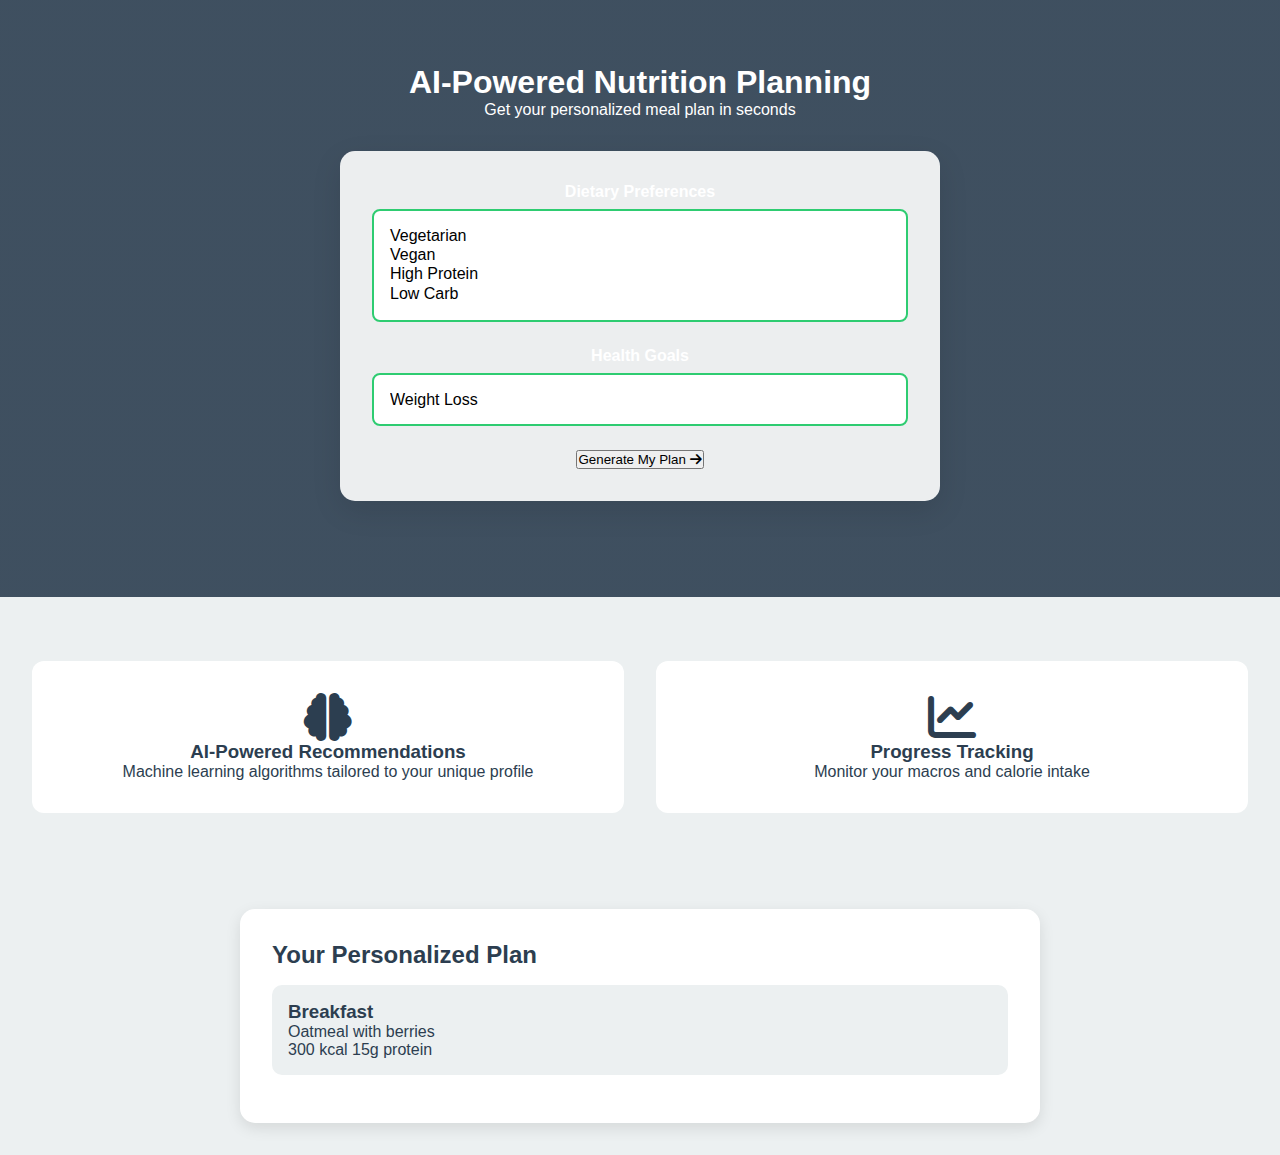
==== index.html @ 7180d6d9 "Create index.html" ====
<!DOCTYPE html>
<html lang="en">
<head>
    <meta charset="UTF-8">
    <meta name="viewport" content="width=device-width, initial-scale=1.0">
    <title>NutriJet - AI Nutrition Planner</title>
    <link rel="stylesheet" href="https://cdnjs.cloudflare.com/ajax/libs/font-awesome/6.0.0/css/all.min.css">
    <style>
        :root {
            --primary: #2ECC71;
            --secondary: #27AE60;
            --dark: #2C3E50;
            --light: #ECF0F1;
        }

        * {
            box-sizing: border-box;
            margin: 0;
            padding: 0;
            font-family: 'Segoe UI', sans-serif;
        }

        body {
            background: var(--light);
            color: var(--dark);
        }

        .hero {
            background: linear-gradient(rgba(44,62,80,0.9), rgba(44,62,80,0.9)),
                        url('https://images.unsplash.com/photo-1498837167922-ddd27525d352?ixlib=rb-1.2.1&auto=format&fit=crop&w=1950&q=80');
            background-size: cover;
            padding: 4rem 2rem;
            text-align: center;
            color: white;
        }

        .plan-form {
            max-width: 600px;
            margin: 2rem auto;
            background: rgba(255,255,255,0.9);
            padding: 2rem;
            border-radius: 15px;
            box-shadow: 0 10px 30px rgba(0,0,0,0.1);
        }

        .form-group {
            margin-bottom: 1.5rem;
        }

        .form-group label {
            display: block;
            margin-bottom: 0.5rem;
            font-weight: 600;
        }

        .select-wrapper {
            position: relative;
        }

        select {
            width: 100%;
            padding: 1rem;
            border: 2px solid var(--primary);
            border-radius: 8px;
            background: white;
            appearance: none;
            font-size: 1rem;
        }

        .features {
            display: grid;
            grid-template-columns: repeat(auto-fit, minmax(250px, 1fr));
            gap: 2rem;
            padding: 4rem 2rem;
        }

        .feature-card {
            background: white;
            padding: 2rem;
            border-radius: 12px;
            text-align: center;
            transition: transform 0.3s ease;
        }

        .feature-card:hover {
            transform: translateY(-5px);
        }

        .result-card {
            max-width: 800px;
            margin: 2rem auto;
            background: white;
            border-radius: 15px;
            padding: 2rem;
            box-shadow: 0 5px 15px rgba(0,0,0,0.1);
        }

        .meal-card {
            background: var(--light);
            border-radius: 10px;
            padding: 1rem;
            margin: 1rem 0;
        }

        @media (max-width: 768px) {
            .hero {
                padding: 2rem 1rem;
            }
            
            .plan-form {
                margin: 1rem;
                padding: 1rem;
            }
        }
    </style>
</head>
<body>
    <header class="hero">
        <h1>AI-Powered Nutrition Planning</h1>
        <p>Get your personalized meal plan in seconds</p>
        
        <div class="plan-form">
            <form id="nutritionForm">
                <div class="form-group">
                    <label>Dietary Preferences</label>
                    <div class="select-wrapper">
                        <select id="diet" multiple required>
                            <option value="vegetarian">Vegetarian</option>
                            <option value="vegan">Vegan</option>
                            <option value="high-protein">High Protein</option>
                            <option value="low-carb">Low Carb</option>
                        </select>
                    </div>
                </div>

                <div class="form-group">
                    <label>Health Goals</label>
                    <div class="select-wrapper">
                        <select id="goal" required>
                            <option value="weight-loss">Weight Loss</option>
                            <option value="muscle-gain">Muscle Gain</option>
                            <option value="general-health">General Health</option>
                        </select>
                    </div>
                </div>

                <button class="cta-button" type="submit">
                    Generate My Plan <i class="fas fa-arrow-right"></i>
                </button>
            </form>
        </div>
    </header>

    <section class="features">
        <div class="feature-card">
            <i class="fas fa-brain fa-3x"></i>
            <h3>AI-Powered Recommendations</h3>
            <p>Machine learning algorithms tailored to your unique profile</p>
        </div>
        
        <div class="feature-card">
            <i class="fas fa-chart-line fa-3x"></i>
            <h3>Progress Tracking</h3>
            <p>Monitor your macros and calorie intake</p>
        </div>
    </section>

    <div id="resultSection" class="hidden">
        <div class="result-card">
            <h2>Your Personalized Plan</h2>
            <div class="meal-card">
                <h3>Breakfast</h3>
                <p id="breakfastMeal">Oatmeal with berries</p>
                <div class="macros">
                    <span class="calories">300 kcal</span>
                    <span class="protein">15g protein</span>
                </div>
            </div>
            <!-- Add more meal cards -->
        </div>
    </div>

    <script>
        document.getElementById('nutritionForm').addEventListener('submit', async (e) => {
            e.preventDefault();
            
            const formData = {
                diet: Array.from(document.querySelectorAll('#diet option:checked'))
                          .map(option => option.value),
                goal: document.getElementById('goal').value
            };

            try {
                const response = await fetch('/plan', {
                    method: 'POST',
                    headers: {
                        'Content-Type': 'application/json',
                    },
                    body: JSON.stringify(formData)
                });
                
                const plan = await response.json();
                displayPlan(plan);
            } catch (error) {
                showError('Failed to generate plan. Please try again.');
            }
        });

        function displayPlan(plan) {
            document.getElementById('resultSection').classList.remove('hidden');
            document.getElementById('breakfastMeal').textContent = plan.meals.breakfast;
            // Update other meal elements
        }

        function showError(message) {
            const errorEl = document.createElement('div');
            errorEl.className = 'error-message';
            errorEl.textContent = message;
            document.body.appendChild(errorEl);
            
            setTimeout(() => errorEl.remove(), 3000);
        }
    </script>
</body>
</html>
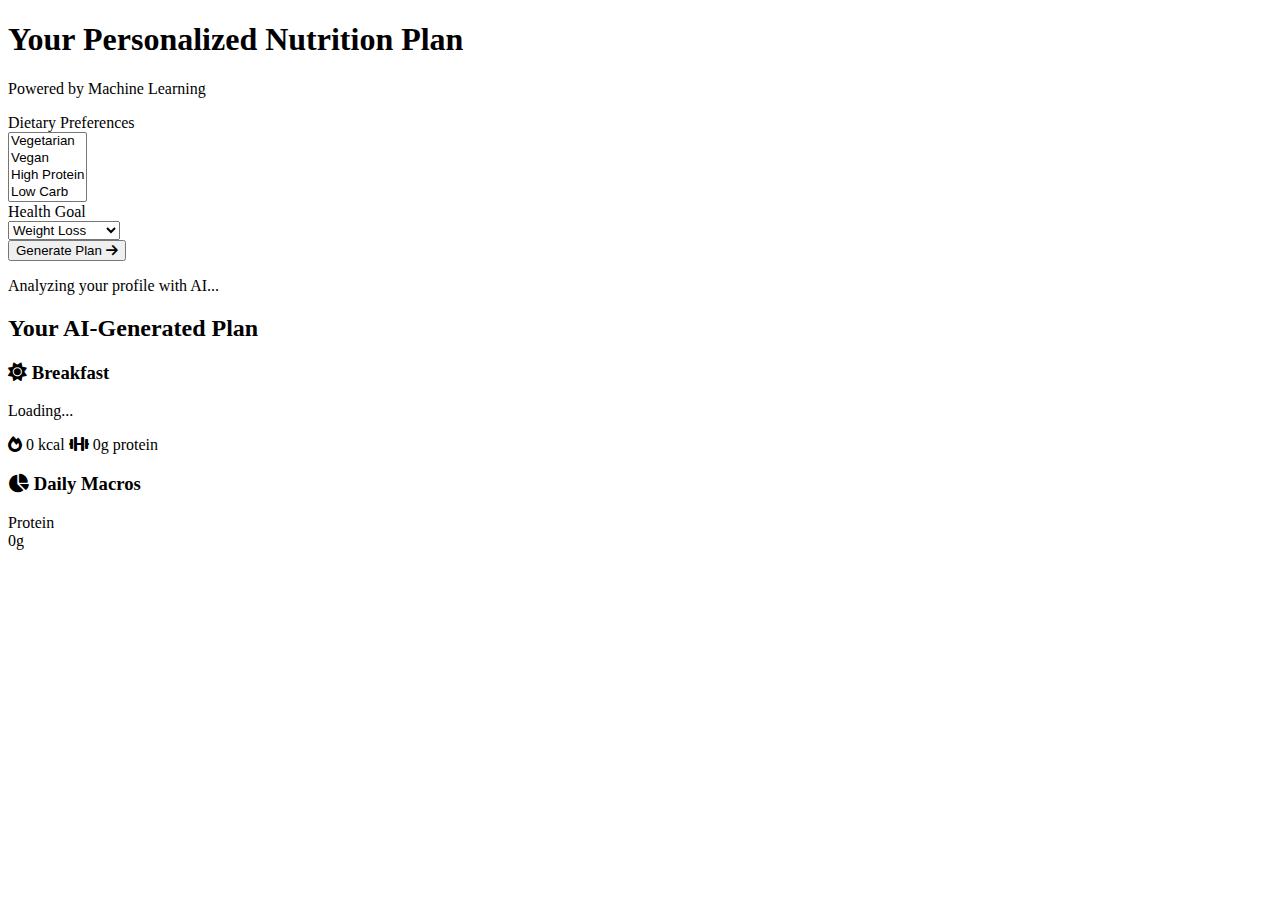
==== commit ca4068ad: "index.html" ====
--- a/index.html
+++ b/index.html
@@ -5,220 +5,143 @@
     <meta name="viewport" content="width=device-width, initial-scale=1.0">
     <title>NutriJet - AI Nutrition Planner</title>
     <link rel="stylesheet" href="https://cdnjs.cloudflare.com/ajax/libs/font-awesome/6.0.0/css/all.min.css">
-    <style>
-        :root {
-            --primary: #2ECC71;
-            --secondary: #27AE60;
-            --dark: #2C3E50;
-            --light: #ECF0F1;
-        }
-
-        * {
-            box-sizing: border-box;
-            margin: 0;
-            padding: 0;
-            font-family: 'Segoe UI', sans-serif;
-        }
-
-        body {
-            background: var(--light);
-            color: var(--dark);
-        }
-
-        .hero {
-            background: linear-gradient(rgba(44,62,80,0.9), rgba(44,62,80,0.9)),
-                        url('https://images.unsplash.com/photo-1498837167922-ddd27525d352?ixlib=rb-1.2.1&auto=format&fit=crop&w=1950&q=80');
-            background-size: cover;
-            padding: 4rem 2rem;
-            text-align: center;
-            color: white;
-        }
-
-        .plan-form {
-            max-width: 600px;
-            margin: 2rem auto;
-            background: rgba(255,255,255,0.9);
-            padding: 2rem;
-            border-radius: 15px;
-            box-shadow: 0 10px 30px rgba(0,0,0,0.1);
-        }
-
-        .form-group {
-            margin-bottom: 1.5rem;
-        }
-
-        .form-group label {
-            display: block;
-            margin-bottom: 0.5rem;
-            font-weight: 600;
-        }
-
-        .select-wrapper {
-            position: relative;
-        }
-
-        select {
-            width: 100%;
-            padding: 1rem;
-            border: 2px solid var(--primary);
-            border-radius: 8px;
-            background: white;
-            appearance: none;
-            font-size: 1rem;
-        }
-
-        .features {
-            display: grid;
-            grid-template-columns: repeat(auto-fit, minmax(250px, 1fr));
-            gap: 2rem;
-            padding: 4rem 2rem;
-        }
-
-        .feature-card {
-            background: white;
-            padding: 2rem;
-            border-radius: 12px;
-            text-align: center;
-            transition: transform 0.3s ease;
-        }
-
-        .feature-card:hover {
-            transform: translateY(-5px);
-        }
-
-        .result-card {
-            max-width: 800px;
-            margin: 2rem auto;
-            background: white;
-            border-radius: 15px;
-            padding: 2rem;
-            box-shadow: 0 5px 15px rgba(0,0,0,0.1);
-        }
-
-        .meal-card {
-            background: var(--light);
-            border-radius: 10px;
-            padding: 1rem;
-            margin: 1rem 0;
-        }
-
-        @media (max-width: 768px) {
-            .hero {
-                padding: 2rem 1rem;
-            }
-            
-            .plan-form {
-                margin: 1rem;
-                padding: 1rem;
-            }
-        }
-    </style>
+    <link rel="stylesheet" href="style.css">
 </head>
 <body>
     <header class="hero">
-        <h1>AI-Powered Nutrition Planning</h1>
-        <p>Get your personalized meal plan in seconds</p>
-        
-        <div class="plan-form">
-            <form id="nutritionForm">
-                <div class="form-group">
-                    <label>Dietary Preferences</label>
-                    <div class="select-wrapper">
-                        <select id="diet" multiple required>
-                            <option value="vegetarian">Vegetarian</option>
-                            <option value="vegan">Vegan</option>
-                            <option value="high-protein">High Protein</option>
-                            <option value="low-carb">Low Carb</option>
-                        </select>
+        <div class="hero-content">
+            <h1>Your Personalized Nutrition Plan</h1>
+            <p>Powered by Machine Learning</p>
+            
+            <div class="plan-form">
+                <form id="nutritionForm">
+                    <div class="form-group">
+                        <label for="diet">Dietary Preferences</label>
+                        <div class="select-wrapper">
+                            <select id="diet" multiple required>
+                                <option value="vegetarian">Vegetarian</option>
+                                <option value="vegan">Vegan</option>
+                                <option value="high-protein">High Protein</option>
+                                <option value="low-carb">Low Carb</option>
+                            </select>
+                        </div>
+                    </div>
+
+                    <div class="form-group">
+                        <label for="goal">Health Goal</label>
+                        <div class="select-wrapper">
+                            <select id="goal" required>
+                                <option value="weight-loss">Weight Loss</option>
+                                <option value="muscle-gain">Muscle Gain</option>
+                                <option value="general-health">General Health</option>
+                            </select>
+                        </div>
+                    </div>
+
+                    <button type="submit" class="cta-button">
+                        <span class="button-text">Generate Plan</span>
+                        <i class="fas fa-arrow-right"></i>
+                    </button>
+                </form>
+            </div>
+        </div>
+    </header>
+
+    <div id="loader" class="loader hidden">
+        <div class="spinner"></div>
+        <p>Analyzing your profile with AI...</p>
+    </div>
+
+    <section id="resultSection" class="result-section hidden">
+        <div class="result-card">
+            <h2>Your AI-Generated Plan</h2>
+            
+            <div class="plan-details">
+                <div class="meal-card breakfast">
+                    <h3><i class="fas fa-sun"></i> Breakfast</h3>
+                    <p id="breakfastMeal">Loading...</p>
+                    <div class="nutrition-facts">
+                        <span class="calories"><i class="fas fa-fire"></i> <span id="breakfastCalories">0</span> kcal</span>
+                        <span class="protein"><i class="fas fa-dumbbell"></i> <span id="breakfastProtein">0</span>g protein</span>
                     </div>
                 </div>
 
-                <div class="form-group">
-                    <label>Health Goals</label>
-                    <div class="select-wrapper">
-                        <select id="goal" required>
-                            <option value="weight-loss">Weight Loss</option>
-                            <option value="muscle-gain">Muscle Gain</option>
-                            <option value="general-health">General Health</option>
-                        </select>
+                <!-- Repeat for Lunch and Dinner -->
+            </div>
+
+            <div class="macros-summary">
+                <h3><i class="fas fa-chart-pie"></i> Daily Macros</h3>
+                <div class="macros-grid">
+                    <div class="macro-item">
+                        <div class="macro-label">Protein</div>
+                        <div class="macro-value" id="totalProtein">0g</div>
                     </div>
+                    <!-- Add Carbs and Fats similarly -->
                 </div>
-
-                <button class="cta-button" type="submit">
-                    Generate My Plan <i class="fas fa-arrow-right"></i>
-                </button>
-            </form>
-        </div>
-    </header>
-
-    <section class="features">
-        <div class="feature-card">
-            <i class="fas fa-brain fa-3x"></i>
-            <h3>AI-Powered Recommendations</h3>
-            <p>Machine learning algorithms tailored to your unique profile</p>
-        </div>
-        
-        <div class="feature-card">
-            <i class="fas fa-chart-line fa-3x"></i>
-            <h3>Progress Tracking</h3>
-            <p>Monitor your macros and calorie intake</p>
+            </div>
         </div>
     </section>
 
-    <div id="resultSection" class="hidden">
-        <div class="result-card">
-            <h2>Your Personalized Plan</h2>
-            <div class="meal-card">
-                <h3>Breakfast</h3>
-                <p id="breakfastMeal">Oatmeal with berries</p>
-                <div class="macros">
-                    <span class="calories">300 kcal</span>
-                    <span class="protein">15g protein</span>
-                </div>
-            </div>
-            <!-- Add more meal cards -->
-        </div>
-    </div>
-
     <script>
+        const API_URL = 'https://your-backend.onrender.com/plan'; // ← Use your Render URL
+        
         document.getElementById('nutritionForm').addEventListener('submit', async (e) => {
             e.preventDefault();
             
-            const formData = {
-                diet: Array.from(document.querySelectorAll('#diet option:checked'))
-                          .map(option => option.value),
-                goal: document.getElementById('goal').value
-            };
+            const loader = document.getElementById('loader');
+            const resultSection = document.getElementById('resultSection');
+            
+            loader.classList.remove('hidden');
+            resultSection.classList.add('hidden');
 
             try {
-                const response = await fetch('/plan', {
+                const formData = {
+                    diet: Array.from(document.querySelectorAll('#diet option:checked'))
+                            .map(option => option.value),
+                    goal: document.getElementById('goal').value
+                };
+
+                const response = await fetch(API_URL, {
                     method: 'POST',
                     headers: {
                         'Content-Type': 'application/json',
                     },
                     body: JSON.stringify(formData)
                 });
+
+                if (!response.ok) throw new Error('API request failed');
                 
                 const plan = await response.json();
-                displayPlan(plan);
+                updatePlanUI(plan);
+                
             } catch (error) {
-                showError('Failed to generate plan. Please try again.');
+                showError('Failed to generate plan. Please try again later.');
+            } finally {
+                loader.classList.add('hidden');
+                resultSection.classList.remove('hidden');
             }
         });
 
-        function displayPlan(plan) {
-            document.getElementById('resultSection').classList.remove('hidden');
+        function updatePlanUI(plan) {
+            // Update breakfast
             document.getElementById('breakfastMeal').textContent = plan.meals.breakfast;
-            // Update other meal elements
+            document.getElementById('breakfastCalories').textContent = plan.macros.breakfast.calories;
+            document.getElementById('breakfastProtein').textContent = plan.macros.breakfast.protein;
+            
+            // Update totals
+            document.getElementById('totalProtein').textContent = `${plan.macros.daily.protein}g`;
+            // Update other macros similarly
         }
 
         function showError(message) {
             const errorEl = document.createElement('div');
             errorEl.className = 'error-message';
-            errorEl.textContent = message;
+            errorEl.innerHTML = `
+                <i class="fas fa-exclamation-triangle"></i>
+                ${message}
+            `;
             document.body.appendChild(errorEl);
-            
-            setTimeout(() => errorEl.remove(), 3000);
+            setTimeout(() => errorEl.remove(), 5000);
         }
     </script>
 </body>
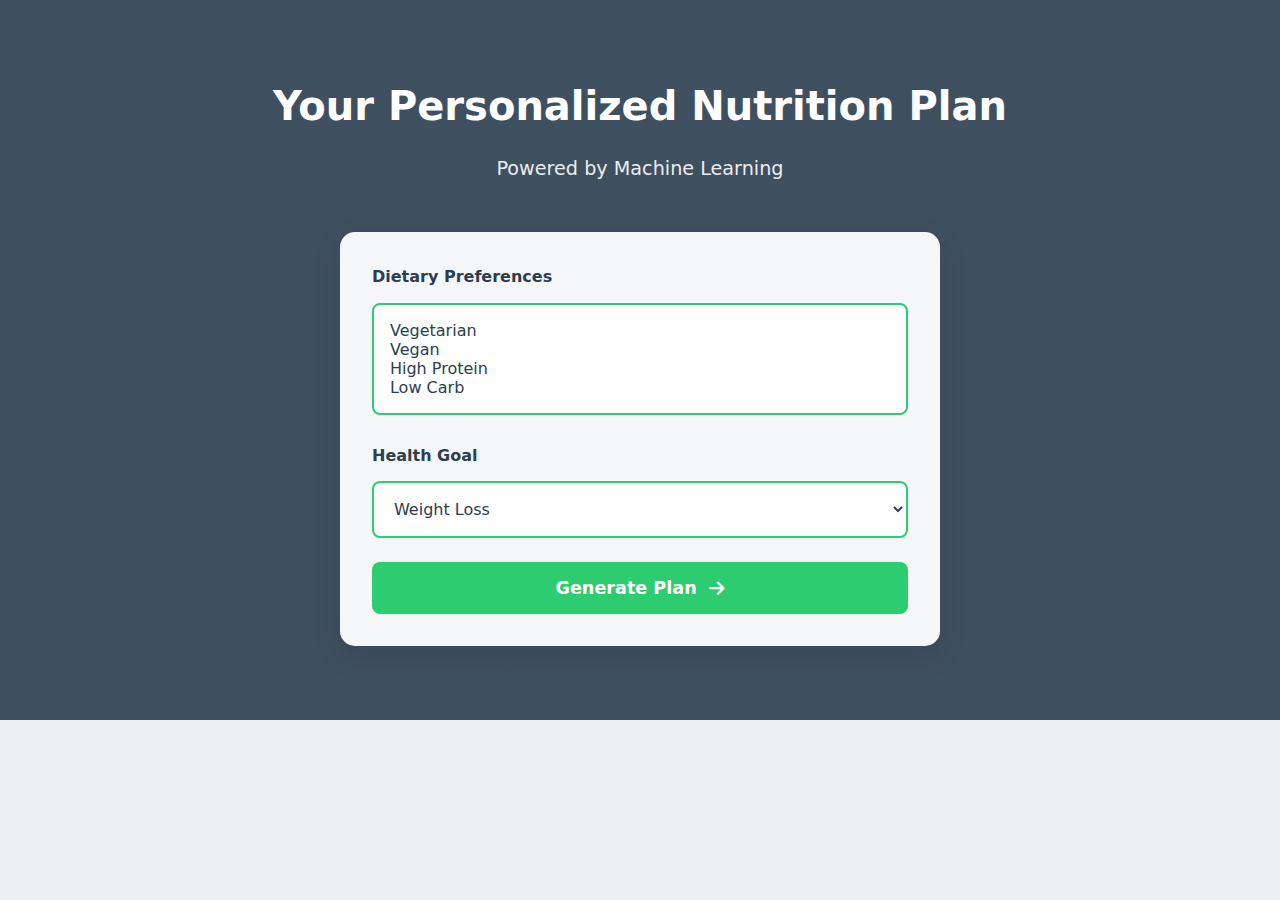
==== commit b8d86241: "change5" ====
--- a/index.html
+++ b/index.html
@@ -83,7 +83,7 @@
     </section>
 
     <script>
-        const API_URL = 'https://your-backend.onrender.com/plan'; // ← Use your Render URL
+        const API_URL = 'https://nutrition-jetzy-backend.onrender.com/plan'; // ← Use your Render URL
         
         document.getElementById('nutritionForm').addEventListener('submit', async (e) => {
             e.preventDefault();
--- a/style.css
+++ b/style.css
@@ -0,0 +1,268 @@
+/* style.css */
+:root {
+  --primary: #2ECC71;
+  --secondary: #27AE60;
+  --dark: #2C3E50;
+  --light: #ECF0F1;
+  --error: #E74C3C;
+}
+
+* {
+  margin: 0;
+  padding: 0;
+  box-sizing: border-box;
+  font-family: 'Segoe UI', system-ui, sans-serif;
+}
+
+body {
+  background-color: var(--light);
+  color: var(--dark);
+  line-height: 1.6;
+}
+
+/* Hero Section */
+.hero {
+  background: linear-gradient(rgba(44, 62, 80, 0.9), rgba(44, 62, 80, 0.9)),
+    url('https://images.unsplash.com/photo-1498837167922-ddd27525d352?ixlib=rb-1.2.1&auto=format&fit=crop&w=1950&q=80');
+  background-size: cover;
+  background-position: center;
+  padding: 4rem 2rem;
+  text-align: center;
+  color: white;
+  min-height: 80vh;
+  display: flex;
+  align-items: center;
+  justify-content: center;
+}
+
+.hero h1 {
+  font-size: 2.5rem;
+  margin-bottom: 1rem;
+  font-weight: 700;
+}
+
+.hero p {
+  font-size: 1.2rem;
+  margin-bottom: 3rem;
+  opacity: 0.9;
+}
+
+/* Plan Form */
+.plan-form {
+  background: rgba(255, 255, 255, 0.95);
+  padding: 2rem;
+  border-radius: 15px;
+  box-shadow: 0 10px 30px rgba(0, 0, 0, 0.1);
+  max-width: 600px;
+  margin: 0 auto;
+}
+
+.form-group {
+  margin-bottom: 1.5rem;
+  text-align: left;
+}
+
+.form-group label {
+  display: block;
+  margin-bottom: 0.8rem;
+  font-weight: 600;
+  color: var(--dark);
+}
+
+.select-wrapper {
+  position: relative;
+}
+
+select {
+  width: 100%;
+  padding: 1rem;
+  border: 2px solid var(--primary);
+  border-radius: 8px;
+  background: white;
+  font-size: 1rem;
+  color: var(--dark);
+  transition: all 0.3s ease;
+}
+
+select:focus {
+  outline: none;
+  border-color: var(--secondary);
+  box-shadow: 0 0 0 3px rgba(46, 204, 113, 0.2);
+}
+
+/* CTA Button */
+.cta-button {
+  background: var(--primary);
+  color: white;
+  border: none;
+  padding: 1rem 2rem;
+  border-radius: 8px;
+  font-size: 1.1rem;
+  font-weight: 600;
+  cursor: pointer;
+  transition: all 0.3s ease;
+  width: 100%;
+  display: flex;
+  align-items: center;
+  justify-content: center;
+  gap: 0.8rem;
+}
+
+.cta-button:hover {
+  background: var(--secondary);
+  transform: translateY(-2px);
+}
+
+/* Results Section */
+.result-section {
+  padding: 4rem 2rem;
+}
+
+.result-card {
+  background: white;
+  border-radius: 15px;
+  padding: 2rem;
+  box-shadow: 0 5px 15px rgba(0, 0, 0, 0.1);
+  max-width: 800px;
+  margin: 2rem auto;
+}
+
+.meal-card {
+  background: var(--light);
+  border-radius: 10px;
+  padding: 1.5rem;
+  margin: 1.5rem 0;
+}
+
+.meal-card h3 {
+  color: var(--secondary);
+  margin-bottom: 1rem;
+  display: flex;
+  align-items: center;
+  gap: 0.8rem;
+}
+
+.nutrition-facts {
+  display: flex;
+  gap: 1.5rem;
+  margin-top: 1rem;
+}
+
+.nutrition-facts span {
+  display: flex;
+  align-items: center;
+  gap: 0.5rem;
+  font-weight: 500;
+}
+
+.macros-summary {
+  margin-top: 2rem;
+  padding-top: 2rem;
+  border-top: 2px solid var(--light);
+}
+
+.macros-grid {
+  display: grid;
+  grid-template-columns: repeat(3, 1fr);
+  gap: 1.5rem;
+  margin-top: 1.5rem;
+}
+
+.macro-item {
+  background: var(--light);
+  padding: 1.5rem;
+  border-radius: 8px;
+  text-align: center;
+}
+
+.macro-label {
+  color: var(--secondary);
+  font-weight: 600;
+  margin-bottom: 0.5rem;
+}
+
+.macro-value {
+  font-size: 1.2rem;
+  font-weight: 700;
+  color: var(--dark);
+}
+
+/* Loader */
+.loader {
+  position: fixed;
+  top: 0;
+  left: 0;
+  width: 100%;
+  height: 100%;
+  background: rgba(255, 255, 255, 0.9);
+  display: flex;
+  flex-direction: column;
+  align-items: center;
+  justify-content: center;
+  z-index: 1000;
+}
+
+.spinner {
+  width: 50px;
+  height: 50px;
+  border: 4px solid var(--light);
+  border-top: 4px solid var(--primary);
+  border-radius: 50%;
+  animation: spin 1s linear infinite;
+  margin-bottom: 1rem;
+}
+
+@keyframes spin {
+  0% { transform: rotate(0deg); }
+  100% { transform: rotate(360deg); }
+}
+
+/* Error Message */
+.error-message {
+  position: fixed;
+  bottom: 2rem;
+  left: 50%;
+  transform: translateX(-50%);
+  background: var(--error);
+  color: white;
+  padding: 1rem 2rem;
+  border-radius: 8px;
+  display: flex;
+  align-items: center;
+  gap: 0.8rem;
+  animation: slideUp 0.3s ease;
+}
+
+@keyframes slideUp {
+  from { bottom: -100px; }
+  to { bottom: 2rem; }
+}
+
+/* Responsive Design */
+@media (max-width: 768px) {
+  .hero {
+    padding: 2rem 1rem;
+    min-height: auto;
+  }
+
+  .plan-form {
+    padding: 1.5rem;
+  }
+
+  .macros-grid {
+    grid-template-columns: 1fr;
+  }
+
+  .hero h1 {
+    font-size: 2rem;
+  }
+
+  .cta-button {
+    padding: 0.8rem 1.5rem;
+    font-size: 1rem;
+  }
+}
+
+.hidden {
+  display: none !important;
+}
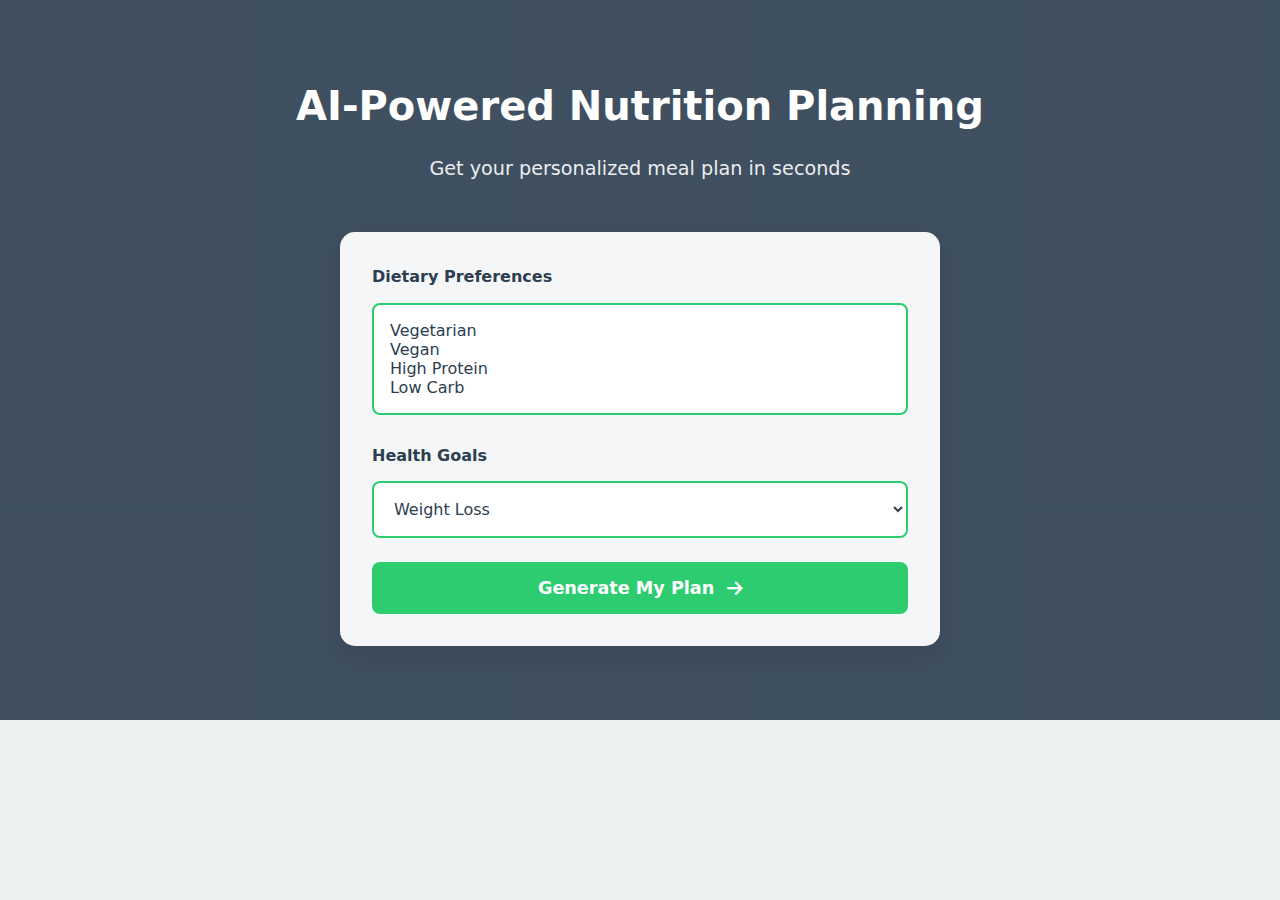
==== commit cebca9bf: "Update index.html" ====
--- a/index.html
+++ b/index.html
@@ -5,18 +5,18 @@
     <meta name="viewport" content="width=device-width, initial-scale=1.0">
     <title>NutriJet - AI Nutrition Planner</title>
     <link rel="stylesheet" href="https://cdnjs.cloudflare.com/ajax/libs/font-awesome/6.0.0/css/all.min.css">
-    <link rel="stylesheet" href="style.css">
+    <link rel="stylesheet" href="/style.css"> <!-- Absolute path -->
 </head>
 <body>
     <header class="hero">
         <div class="hero-content">
-            <h1>Your Personalized Nutrition Plan</h1>
-            <p>Powered by Machine Learning</p>
+            <h1>AI-Powered Nutrition Planning</h1>
+            <p>Get your personalized meal plan in seconds</p>
             
             <div class="plan-form">
                 <form id="nutritionForm">
                     <div class="form-group">
-                        <label for="diet">Dietary Preferences</label>
+                        <label>Dietary Preferences</label>
                         <div class="select-wrapper">
                             <select id="diet" multiple required>
                                 <option value="vegetarian">Vegetarian</option>
@@ -28,7 +28,7 @@
                     </div>
 
                     <div class="form-group">
-                        <label for="goal">Health Goal</label>
+                        <label>Health Goals</label>
                         <div class="select-wrapper">
                             <select id="goal" required>
                                 <option value="weight-loss">Weight Loss</option>
@@ -39,8 +39,7 @@
                     </div>
 
                     <button type="submit" class="cta-button">
-                        <span class="button-text">Generate Plan</span>
-                        <i class="fas fa-arrow-right"></i>
+                        Generate My Plan <i class="fas fa-arrow-right"></i>
                     </button>
                 </form>
             </div>
@@ -52,97 +51,39 @@
         <p>Analyzing your profile with AI...</p>
     </div>
 
-    <section id="resultSection" class="result-section hidden">
+    <section id="resultSection" class="hidden">
         <div class="result-card">
             <h2>Your AI-Generated Plan</h2>
             
-            <div class="plan-details">
-                <div class="meal-card breakfast">
-                    <h3><i class="fas fa-sun"></i> Breakfast</h3>
-                    <p id="breakfastMeal">Loading...</p>
-                    <div class="nutrition-facts">
-                        <span class="calories"><i class="fas fa-fire"></i> <span id="breakfastCalories">0</span> kcal</span>
-                        <span class="protein"><i class="fas fa-dumbbell"></i> <span id="breakfastProtein">0</span>g protein</span>
-                    </div>
+            <div class="meal-card breakfast">
+                <h3><i class="fas fa-sun"></i> Breakfast</h3>
+                <p id="breakfastMeal">Loading...</p>
+                <div class="nutrition-facts">
+                    <span class="calories"><i class="fas fa-fire"></i> <span id="breakfastCalories">0</span> kcal</span>
+                    <span class="protein"><i class="fas fa-dumbbell"></i> <span id="breakfastProtein">0</span>g protein</span>
                 </div>
-
-                <!-- Repeat for Lunch and Dinner -->
             </div>
 
-            <div class="macros-summary">
-                <h3><i class="fas fa-chart-pie"></i> Daily Macros</h3>
-                <div class="macros-grid">
-                    <div class="macro-item">
-                        <div class="macro-label">Protein</div>
-                        <div class="macro-value" id="totalProtein">0g</div>
-                    </div>
-                    <!-- Add Carbs and Fats similarly -->
+            <div class="meal-card lunch">
+                <h3><i class="fas fa-sun"></i> Lunch</h3>
+                <p id="lunchMeal">Loading...</p>
+                <div class="nutrition-facts">
+                    <span class="calories"><i class="fas fa-fire"></i> <span id="lunchCalories">0</span> kcal</span>
+                    <span class="protein"><i class="fas fa-dumbbell"></i> <span id="lunchProtein">0</span>g protein</span>
+                </div>
+            </div>
+
+            <div class="meal-card dinner">
+                <h3><i class="fas fa-moon"></i> Dinner</h3>
+                <p id="dinnerMeal">Loading...</p>
+                <div class="nutrition-facts">
+                    <span class="calories"><i class="fas fa-fire"></i> <span id="dinnerCalories">0</span> kcal</span>
+                    <span class="protein"><i class="fas fa-dumbbell"></i> <span id="dinnerProtein">0</span>g protein</span>
                 </div>
             </div>
         </div>
     </section>
 
-    <script>
-        const API_URL = 'https://nutrition-jetzy-backend.onrender.com/plan'; // ← Use your Render URL
-        
-        document.getElementById('nutritionForm').addEventListener('submit', async (e) => {
-            e.preventDefault();
-            
-            const loader = document.getElementById('loader');
-            const resultSection = document.getElementById('resultSection');
-            
-            loader.classList.remove('hidden');
-            resultSection.classList.add('hidden');
-
-            try {
-                const formData = {
-                    diet: Array.from(document.querySelectorAll('#diet option:checked'))
-                            .map(option => option.value),
-                    goal: document.getElementById('goal').value
-                };
-
-                const response = await fetch(API_URL, {
-                    method: 'POST',
-                    headers: {
-                        'Content-Type': 'application/json',
-                    },
-                    body: JSON.stringify(formData)
-                });
-
-                if (!response.ok) throw new Error('API request failed');
-                
-                const plan = await response.json();
-                updatePlanUI(plan);
-                
-            } catch (error) {
-                showError('Failed to generate plan. Please try again later.');
-            } finally {
-                loader.classList.add('hidden');
-                resultSection.classList.remove('hidden');
-            }
-        });
-
-        function updatePlanUI(plan) {
-            // Update breakfast
-            document.getElementById('breakfastMeal').textContent = plan.meals.breakfast;
-            document.getElementById('breakfastCalories').textContent = plan.macros.breakfast.calories;
-            document.getElementById('breakfastProtein').textContent = plan.macros.breakfast.protein;
-            
-            // Update totals
-            document.getElementById('totalProtein').textContent = `${plan.macros.daily.protein}g`;
-            // Update other macros similarly
-        }
-
-        function showError(message) {
-            const errorEl = document.createElement('div');
-            errorEl.className = 'error-message';
-            errorEl.innerHTML = `
-                <i class="fas fa-exclamation-triangle"></i>
-                ${message}
-            `;
-            document.body.appendChild(errorEl);
-            setTimeout(() => errorEl.remove(), 5000);
-        }
-    </script>
+    <script src="/script.js"></script> <!-- Absolute path -->
 </body>
 </html>
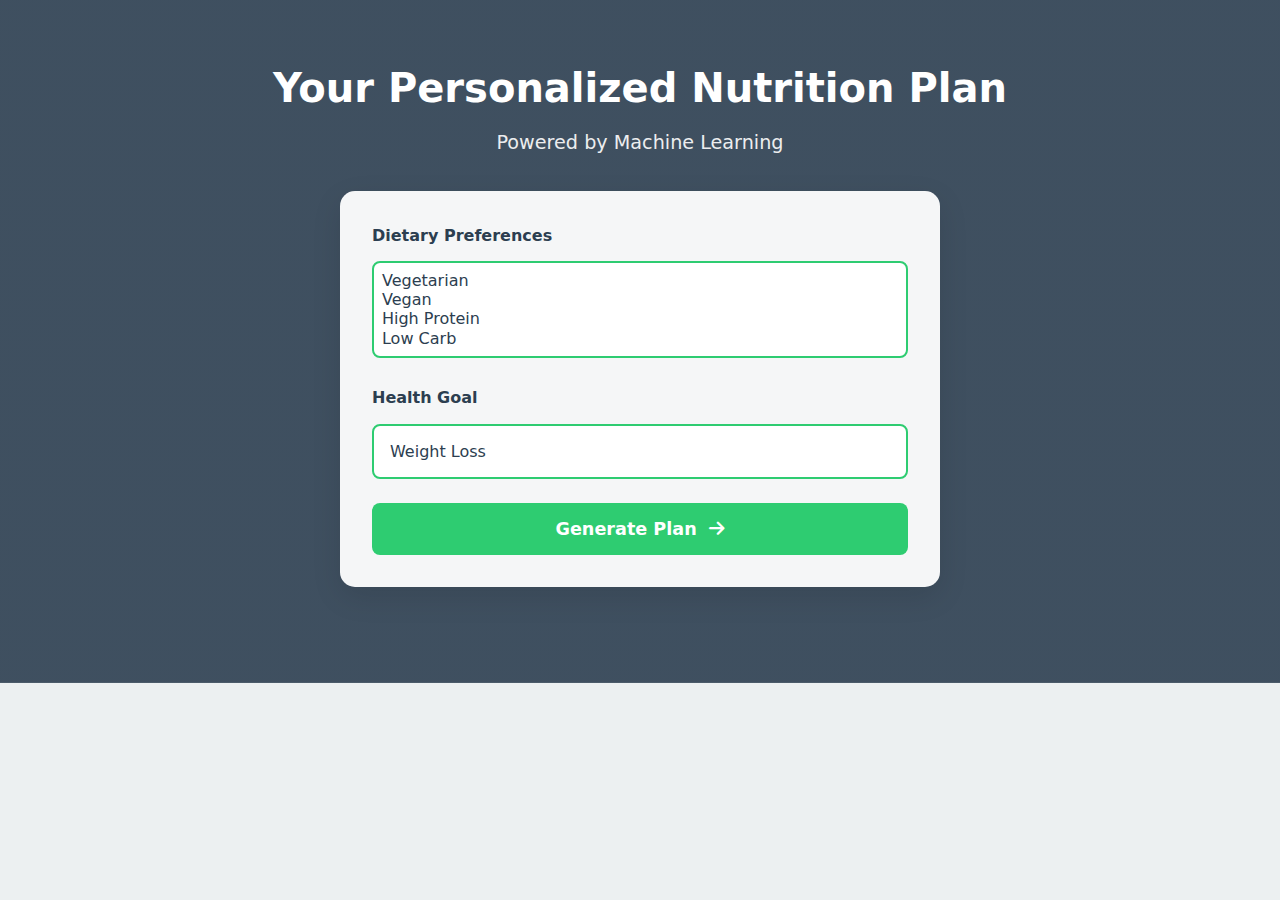
==== commit f99bdce8: "Update index.html" ====
--- a/index.html
+++ b/index.html
@@ -5,18 +5,18 @@
     <meta name="viewport" content="width=device-width, initial-scale=1.0">
     <title>NutriJet - AI Nutrition Planner</title>
     <link rel="stylesheet" href="https://cdnjs.cloudflare.com/ajax/libs/font-awesome/6.0.0/css/all.min.css">
-    <link rel="stylesheet" href="/style.css"> <!-- Absolute path -->
+    <link rel="stylesheet" href="/style.css">
 </head>
 <body>
     <header class="hero">
         <div class="hero-content">
-            <h1>AI-Powered Nutrition Planning</h1>
-            <p>Get your personalized meal plan in seconds</p>
+            <h1>Your Personalized Nutrition Plan</h1>
+            <p>Powered by Machine Learning</p>
             
             <div class="plan-form">
                 <form id="nutritionForm">
                     <div class="form-group">
-                        <label>Dietary Preferences</label>
+                        <label for="diet">Dietary Preferences</label>
                         <div class="select-wrapper">
                             <select id="diet" multiple required>
                                 <option value="vegetarian">Vegetarian</option>
@@ -28,7 +28,7 @@
                     </div>
 
                     <div class="form-group">
-                        <label>Health Goals</label>
+                        <label for="goal">Health Goal</label>
                         <div class="select-wrapper">
                             <select id="goal" required>
                                 <option value="weight-loss">Weight Loss</option>
@@ -39,7 +39,8 @@
                     </div>
 
                     <button type="submit" class="cta-button">
-                        Generate My Plan <i class="fas fa-arrow-right"></i>
+                        <span class="button-text">Generate Plan</span>
+                        <i class="fas fa-arrow-right"></i>
                     </button>
                 </form>
             </div>
@@ -51,39 +52,116 @@
         <p>Analyzing your profile with AI...</p>
     </div>
 
-    <section id="resultSection" class="hidden">
+    <section id="resultSection" class="result-section hidden">
         <div class="result-card">
             <h2>Your AI-Generated Plan</h2>
             
-            <div class="meal-card breakfast">
-                <h3><i class="fas fa-sun"></i> Breakfast</h3>
-                <p id="breakfastMeal">Loading...</p>
-                <div class="nutrition-facts">
-                    <span class="calories"><i class="fas fa-fire"></i> <span id="breakfastCalories">0</span> kcal</span>
-                    <span class="protein"><i class="fas fa-dumbbell"></i> <span id="breakfastProtein">0</span>g protein</span>
+            <div class="plan-details">
+                <div class="meal-card breakfast">
+                    <h3><i class="fas fa-sun"></i> Breakfast</h3>
+                    <p id="breakfastMeal">Loading...</p>
+                    <div class="nutrition-facts">
+                        <span class="calories"><i class="fas fa-fire"></i> <span id="breakfastCalories">0</span> kcal</span>
+                        <span class="protein"><i class="fas fa-dumbbell"></i> <span id="breakfastProtein">0</span>g protein</span>
+                    </div>
                 </div>
+
+                <!-- Repeat for Lunch and Dinner -->
             </div>
 
-            <div class="meal-card lunch">
-                <h3><i class="fas fa-sun"></i> Lunch</h3>
-                <p id="lunchMeal">Loading...</p>
-                <div class="nutrition-facts">
-                    <span class="calories"><i class="fas fa-fire"></i> <span id="lunchCalories">0</span> kcal</span>
-                    <span class="protein"><i class="fas fa-dumbbell"></i> <span id="lunchProtein">0</span>g protein</span>
-                </div>
-            </div>
-
-            <div class="meal-card dinner">
-                <h3><i class="fas fa-moon"></i> Dinner</h3>
-                <p id="dinnerMeal">Loading...</p>
-                <div class="nutrition-facts">
-                    <span class="calories"><i class="fas fa-fire"></i> <span id="dinnerCalories">0</span> kcal</span>
-                    <span class="protein"><i class="fas fa-dumbbell"></i> <span id="dinnerProtein">0</span>g protein</span>
+            <div class="macros-summary">
+                <h3><i class="fas fa-chart-pie"></i> Daily Macros</h3>
+                <div class="macros-grid">
+                    <div class="macro-item">
+                        <div class="macro-label">Protein</div>
+                        <div class="macro-value" id="totalProtein">0g</div>
+                    </div>
+                    <!-- Add Carbs and Fats similarly -->
                 </div>
             </div>
         </div>
     </section>
+    <script src="/script.js"></script>
+    <script>
+        const API_URL = 'https://nutrition-jetzy-backend.onrender.com/plan'; // ← Use your Render URL
+        
+        document.getElementById('nutritionForm').addEventListener('submit', async (e) => {
+            e.preventDefault();
+            
+            const loader = document.getElementById('loader');
+            const resultSection = document.getElementById('resultSection');
+            
+            loader.classList.remove('hidden');
+            resultSection.classList.add('hidden');
 
-    <script src="/script.js"></script> <!-- Absolute path -->
+            try {
+                const formData = {
+                    diet: Array.from(document.querySelectorAll('#diet option:checked'))
+                            .map(option => option.value),
+                    goal: document.getElementById('goal').value
+                };
+
+                const response = await fetch(API_URL, {
+                    method: 'POST',
+                    headers: {
+                        'Content-Type': 'application/json',
+                    },
+                    body: JSON.stringify(formData)
+                });
+
+                if (!response.ok) throw new Error('API request failed');
+                
+                const plan = await response.json();
+                updatePlanUI(plan);
+                
+            } catch (error) {
+                showError('Failed to generate plan. Please try again later.');
+            } finally {
+                loader.classList.add('hidden');
+                resultSection.classList.remove('hidden');
+            }
+        });
+
+        function updatePlanUI(plan) {
+    // Update meals
+            document.getElementById('breakfastMeal').textContent = plan.meals.breakfast;
+            document.getElementById('lunchMeal').textContent = plan.meals.lunch;
+            document.getElementById('dinnerMeal').textContent = plan.meals.dinner;
+        
+            document.getElementById('breakfastCalories').textContent = plan.macros.breakfast.calories;
+            document.getElementById('lunchCalories').textContent = plan.macros.lunch.calories;
+            document.getElementById('dinnerCalories').textContent = plan.macros.dinner.calories;
+        
+            document.getElementById('breakfastProtein').textContent = plan.macros.breakfast.protein;
+            document.getElementById('lunchProtein').textContent = plan.macros.lunch.protein;
+            document.getElementById('dinnerProtein').textContent = plan.macros.dinner.protein;
+        
+            document.getElementById('totalCalories').textContent = plan.calories;
+            document.getElementById('totalProtein').textContent = `${plan.macros.daily.protein}g`;
+            document.getElementById('totalCarbs').textContent = `${plan.macros.daily.carbs}g`;
+            document.getElementById('totalFats').textContent = `${plan.macros.daily.fats}g`;
+        
+            updateProgressBar('proteinProgress', plan.macros.daily.protein, plan.macros.targets.protein);
+            updateProgressBar('carbsProgress', plan.macros.daily.carbs, plan.macros.targets.carbs);
+            updateProgressBar('fatsProgress', plan.macros.daily.fats, plan.macros.targets.fats);
+}
+
+// Optional: Progress bar updater
+function updateProgressBar(elementId, current, target) {
+    const progress = (current / target) * 100;
+    document.getElementById(elementId).style.width = `${Math.min(progress, 100)}%`;
+}
+
+        function showError(message) {
+            const errorEl = document.createElement('div');
+            errorEl.className = 'error-message';
+            errorEl.innerHTML = `
+                <i class="fas fa-exclamation-triangle"></i>
+                ${message}
+            `;
+            document.body.appendChild(errorEl);
+            setTimeout(() => errorEl.remove(), 5000);
+        }
+    </script>
 </body>
 </html>
--- a/style.css
+++ b/style.css
@@ -1,10 +1,11 @@
-/* style.css */
+/* style.css - Root Directory Version */
 :root {
-  --primary: #2ECC71;
-  --secondary: #27AE60;
-  --dark: #2C3E50;
-  --light: #ECF0F1;
-  --error: #E74C3C;
+  --primary: #2ecc71;
+  --secondary: #27ae60;
+  --dark: #2c3e50;
+  --light: #ecf0f1;
+  --error: #e74c3c;
+  --transition: all 0.3s ease;
 }
 
 * {
@@ -18,6 +19,7 @@
   background-color: var(--light);
   color: var(--dark);
   line-height: 1.6;
+  min-height: 100vh;
 }
 
 /* Hero Section */
@@ -26,35 +28,41 @@
     url('https://images.unsplash.com/photo-1498837167922-ddd27525d352?ixlib=rb-1.2.1&auto=format&fit=crop&w=1950&q=80');
   background-size: cover;
   background-position: center;
-  padding: 4rem 2rem;
+  padding: 4rem 1rem;
   text-align: center;
   color: white;
-  min-height: 80vh;
-  display: flex;
-  align-items: center;
-  justify-content: center;
+  min-height: 60vh;
+  display: flex;
+  align-items: center;
+  justify-content: center;
+}
+
+.hero-content {
+  max-width: 800px;
+  margin: 0 auto;
 }
 
 .hero h1 {
   font-size: 2.5rem;
   margin-bottom: 1rem;
   font-weight: 700;
+  line-height: 1.2;
 }
 
 .hero p {
   font-size: 1.2rem;
-  margin-bottom: 3rem;
+  margin-bottom: 2rem;
   opacity: 0.9;
 }
 
-/* Plan Form */
+/* Form Styles */
 .plan-form {
   background: rgba(255, 255, 255, 0.95);
   padding: 2rem;
   border-radius: 15px;
   box-shadow: 0 10px 30px rgba(0, 0, 0, 0.1);
+  margin: 2rem auto;
   max-width: 600px;
-  margin: 0 auto;
 }
 
 .form-group {
@@ -71,6 +79,7 @@
 
 .select-wrapper {
   position: relative;
+  margin-bottom: 1rem;
 }
 
 select {
@@ -81,7 +90,8 @@
   background: white;
   font-size: 1rem;
   color: var(--dark);
-  transition: all 0.3s ease;
+  transition: var(--transition);
+  appearance: none;
 }
 
 select:focus {
@@ -90,7 +100,12 @@
   box-shadow: 0 0 0 3px rgba(46, 204, 113, 0.2);
 }
 
-/* CTA Button */
+select[multiple] {
+  height: auto;
+  padding: 0.5rem;
+}
+
+/* Button Styles */
 .cta-button {
   background: var(--primary);
   color: white;
@@ -100,7 +115,7 @@
   font-size: 1.1rem;
   font-weight: 600;
   cursor: pointer;
-  transition: all 0.3s ease;
+  transition: var(--transition);
   width: 100%;
   display: flex;
   align-items: center;
@@ -115,7 +130,9 @@
 
 /* Results Section */
 .result-section {
-  padding: 4rem 2rem;
+  padding: 2rem 1rem;
+  max-width: 800px;
+  margin: 0 auto;
 }
 
 .result-card {
@@ -123,8 +140,6 @@
   border-radius: 15px;
   padding: 2rem;
   box-shadow: 0 5px 15px rgba(0, 0, 0, 0.1);
-  max-width: 800px;
-  margin: 2rem auto;
 }
 
 .meal-card {
@@ -146,6 +161,7 @@
   display: flex;
   gap: 1.5rem;
   margin-top: 1rem;
+  flex-wrap: wrap;
 }
 
 .nutrition-facts span {
@@ -153,18 +169,16 @@
   align-items: center;
   gap: 0.5rem;
   font-weight: 500;
-}
-
-.macros-summary {
-  margin-top: 2rem;
-  padding-top: 2rem;
-  border-top: 2px solid var(--light);
-}
-
+  background: rgba(255, 255, 255, 0.9);
+  padding: 0.5rem 1rem;
+  border-radius: 5px;
+}
+
+/* Macros Grid */
 .macros-grid {
   display: grid;
-  grid-template-columns: repeat(3, 1fr);
-  gap: 1.5rem;
+  grid-template-columns: repeat(auto-fit, minmax(150px, 1fr));
+  gap: 1rem;
   margin-top: 1.5rem;
 }
 
@@ -187,14 +201,14 @@
   color: var(--dark);
 }
 
-/* Loader */
+/* Loader Styles */
 .loader {
   position: fixed;
   top: 0;
   left: 0;
   width: 100%;
   height: 100%;
-  background: rgba(255, 255, 255, 0.9);
+  background: rgba(255, 255, 255, 0.95);
   display: flex;
   flex-direction: column;
   align-items: center;
@@ -231,6 +245,11 @@
   align-items: center;
   gap: 0.8rem;
   animation: slideUp 0.3s ease;
+  z-index: 1001;
+}
+
+.error-message i {
+  font-size: 1.2rem;
 }
 
 @keyframes slideUp {
@@ -245,24 +264,32 @@
     min-height: auto;
   }
 
+  .hero h1 {
+    font-size: 2rem;
+  }
+
   .plan-form {
     padding: 1.5rem;
-  }
-
-  .macros-grid {
-    grid-template-columns: 1fr;
-  }
-
-  .hero h1 {
-    font-size: 2rem;
+    margin: 1rem;
   }
 
   .cta-button {
     padding: 0.8rem 1.5rem;
     font-size: 1rem;
   }
+
+  .macros-grid {
+    grid-template-columns: 1fr;
+  }
 }
 
 .hidden {
   display: none !important;
 }
+
+/* Utility Classes */
+.flex-center {
+  display: flex;
+  align-items: center;
+  justify-content: center;
+}
